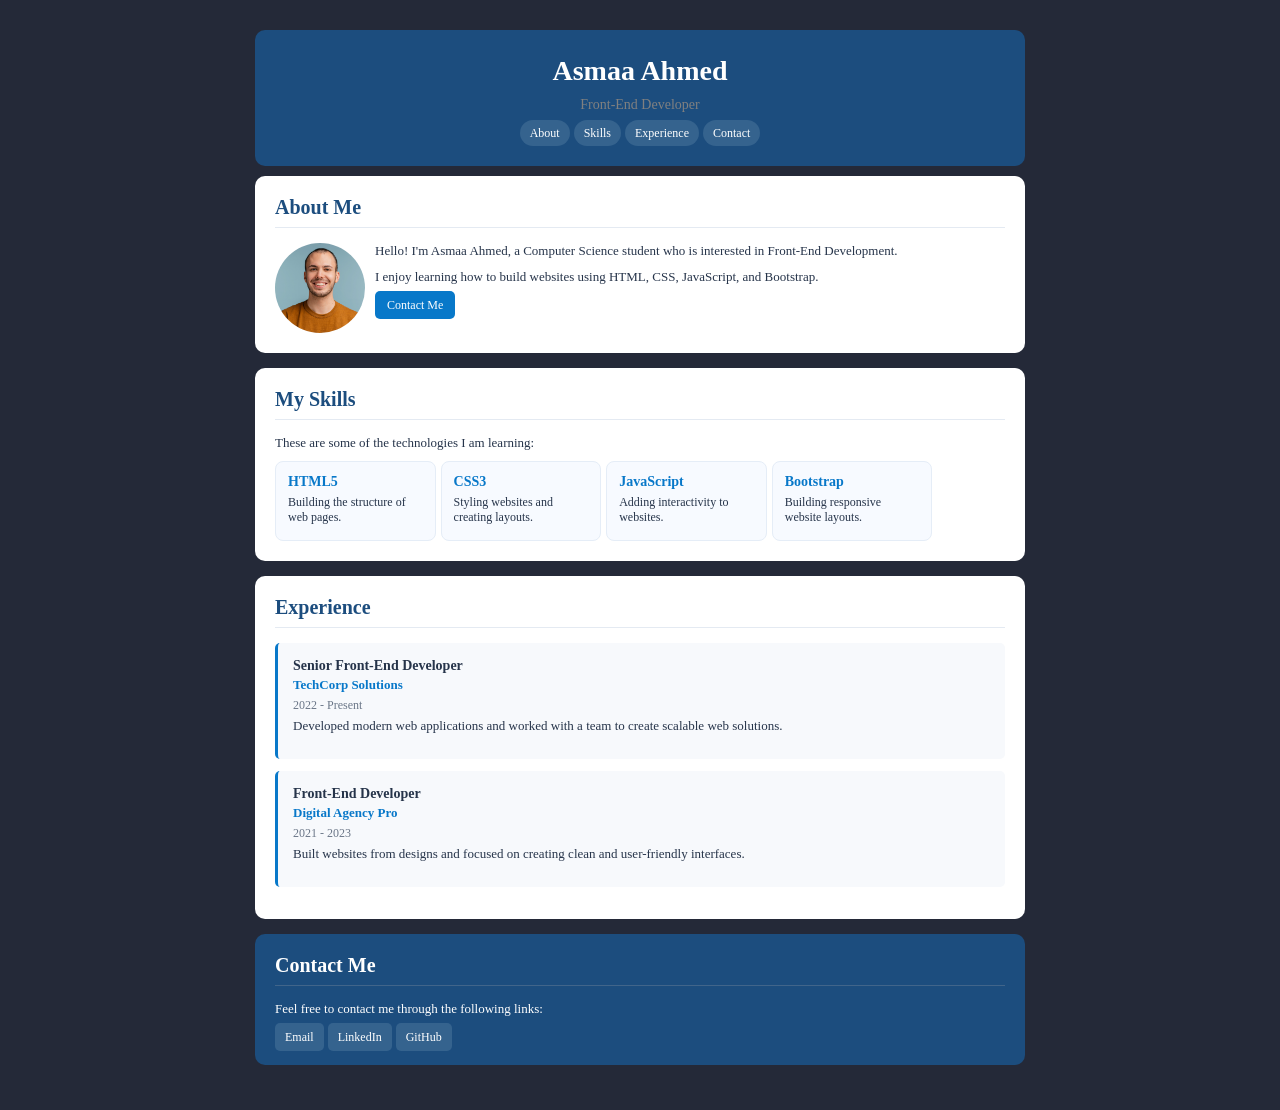
==== assainment 1/index.html @ e7637b5a "Add files via upload" ====
<!DOCTYPE html>
<html lang="en">
<head>
    <meta charset="UTF-8">
    <meta name="viewport" content="width=device-width, initial-scale=1.0">
    <title>My Portfolio</title>
    <link rel="stylesheet" href="css/style.css">
</head>
<body>
     <header id="home">
        <h1>Asmaa Ahmed</h1>
        <p>Front-End Developer</p>

        <nav>
            <a href="#about">About</a>
            <a href="#skills">Skills</a>
            <a href="#experience">Experience</a>
            <a href="#contact">Contact</a>
        </nav>
    </header>
    <section id="about" class="section">
            <h2>About Me</h2>

            <div class="about">
                <img src="images/pic.jpg" alt="Asmaa Ahmed">
                
                <div class="about-text">
                    <p>
                        Hello! I'm Asmaa Ahmed, a Computer Science
                        student who is interested in Front-End Development.
                    </p>

                    <p>
                        I enjoy learning how to build websites using
                        HTML, CSS, JavaScript, and Bootstrap.
                    </p>

                    <a class="button" href="#contact">Contact Me</a>
                </div>
                <div class="clear"></div>
            </div>
        </section>

        <section id="skills" class="section">
            <h2>My Skills</h2>

            <p>These are some of the technologies I am learning:</p>

            <div class="skills-container">
                <div class="skill-card">
                    <h3>HTML5</h3>
                    <p>Building the structure of web pages.</p>
                </div>

                <div class="skill-card">
                    <h3>CSS3</h3>
                    <p>Styling websites and creating layouts.</p>
                </div>

                <div class="skill-card">
                    <h3>JavaScript</h3>
                    <p>Adding interactivity to websites.</p>
                </div>

                <div class="skill-card">
                    <h3>Bootstrap</h3>
                    <p>Building responsive website layouts.</p>
                </div>
                <div class="clear"></div>
            </div>
        </section>

        <section id="experience" class="section">
            <h2>Experience</h2>
            <div class="card">
                <h3>Senior Front-End Developer</h3>
                <h4>TechCorp Solutions</h4>
                <p class="date">2022 - Present</p>
                <p>
                    Developed modern web applications and worked
                    with a team to create scalable web solutions.
                </p>
            </div>

            <div class="card">
                <h3>Front-End Developer</h3>
                <h4>Digital Agency Pro</h4>
                <p class="date">2021 - 2023</p>
                <p>
                    Built websites from designs and focused on
                    creating clean and user-friendly interfaces.
                </p>
            </div>
        </section>

        <section id="contact" class="section contact-section">
            <h2>Contact Me</h2>
            <p>Feel free to contact me through the following links:</p>
            <div class="contact-links">
                <a href="#">Email</a>
                <a href="#">LinkedIn</a>
                <a href="#">GitHub</a>
            </div>
        </section>
</body>
</html>
---- assainment 1/css/style.css ----
* {
    margin: 0;
    padding: 0;
    box-sizing: border-box;
}

body {
    max-width: 800px;
    margin: auto;
    background-color: #242938;
    color: #26344a;
    padding: 30px 15px;
}

header {
    background-color: #1c4d7e;
    margin-bottom: 10px;
    text-align: center;
    padding: 25px 15px;
    border-radius: 10px;
}

header h1 {
    color: white;
    font-size: 28px;
    padding-bottom: 10px;
}

header p {
    font-size: 14px;
    padding-bottom: 10px;
    color: gray;
}

nav a {
    color: white;
    background-color: #35638e;
    text-decoration: none;
    font-size: 12px;
    padding: 6px 10px;
    border-radius: 20px;
}

.section {
    background-color: white;
    padding: 20px;
    margin-bottom: 15px;
    border-radius: 10px;
}

.section h2 {
    color: #1c4d7e;
    font-size: 20px;
    border-bottom: 1px solid #e4eaf2;
    padding-bottom: 8px;
    margin-bottom: 15px;
}

.section p {
    font-size: 13px;
    margin-bottom: 10px;
}
.about img{
    float: left;
    width: 90px;
    height: 90px;
    border-radius: 50%;
    object-fit: cover;
}
.about-text{
    float: left;
    width: 75%;
    padding-left: 10px;
}
.clear{
    clear: both;
}

.button {
    background-color: #0878c9;
    color: white;
    text-decoration: none;
    padding: 7px 12px;
    border-radius: 5px;
    font-size: 12px;
}


.skill-card {
    width: 22%;
    background-color: #f7faff;
    border: 1px solid #e5edf7;
    padding: 12px;
    border-radius: 8px;
    height: 80px;
    margin-right: 5px;
    float: left;
    
}

.skill-card h3 {
    color: #0878c9;
    font-size: 14px;
    margin-bottom: 5px;
}

.skill-card p {
    font-size: 12px;
    margin-bottom: 0;
}

.card {
    background-color: #f7f9fc;
    border-left: 3px solid #0878c9;
    padding: 15px;
    margin-bottom: 12px;
    border-radius: 5px;
}

.card h3 {
    font-size: 14px;
    margin-bottom: 3px;
}

.card h4 {
    color: #0878c9;
    font-size: 13px;
}

.card .date {
    color: #6b7788;
    font-size: 12px;
    margin: 5px 0;
}

.contact-section {
    background-color: #1c4d7e;
    color: white;
}

.contact-section h2 {
    color: white;
    border-bottom-color: #41658a;
}

.contact-links a {
    background-color: #35638e;
    color: white;
    text-decoration: none;
    padding: 7px 10px;
    border-radius: 5px;
    font-size: 12px;
}
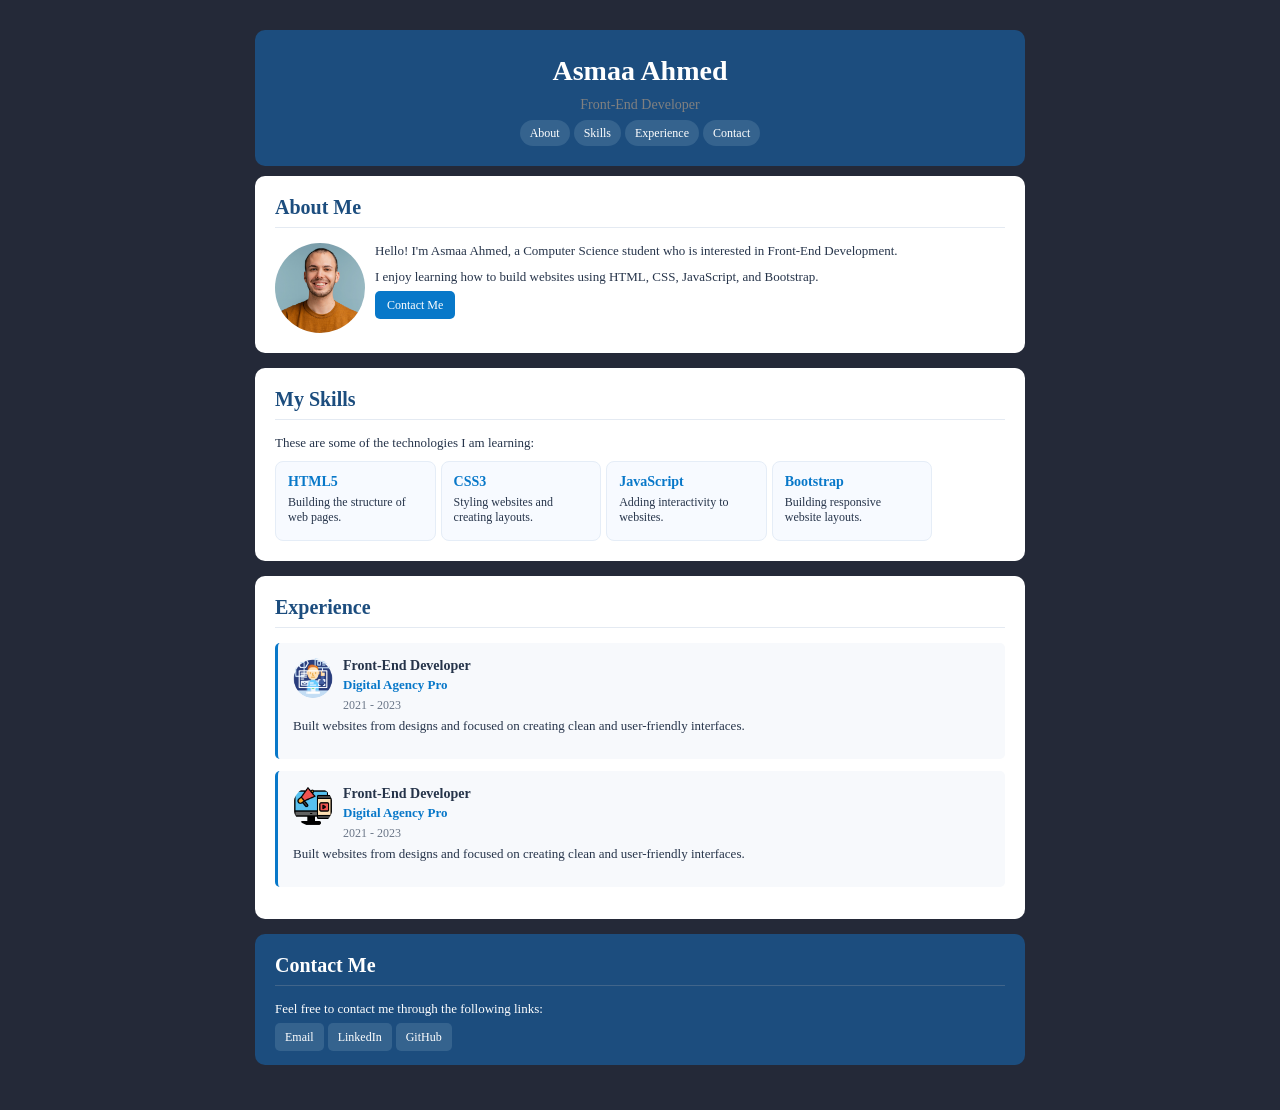
==== commit d46c62cb: "Add files via upload" ====
--- a/assainment 1/index.html
+++ b/assainment 1/index.html
@@ -72,20 +72,28 @@
 
         <section id="experience" class="section">
             <h2>Experience</h2>
-            <div class="card">
-                <h3>Senior Front-End Developer</h3>
-                <h4>TechCorp Solutions</h4>
-                <p class="date">2022 - Present</p>
+          <div class="card">
+              <img src="images/pic2.png" alt="">
+              <div class="exp">
+              <h3>Front-End Developer</h3>
+              <h4>Digital Agency Pro</h4>
+              <p class="date">2021 - 2023</p>
+                </div>
+                <div class="clear"></div>
                 <p>
-                    Developed modern web applications and worked
-                    with a team to create scalable web solutions.
+                    Built websites from designs and focused on
+                    creating clean and user-friendly interfaces.
                 </p>
             </div>
 
             <div class="card">
+                <img src="images/vid.png" alt="">
+                <div class="exp">
                 <h3>Front-End Developer</h3>
-                <h4>Digital Agency Pro</h4>
-                <p class="date">2021 - 2023</p>
+                    <h4>Digital Agency Pro</h4>
+                    <p class="date">2021 - 2023</p>
+                </div>
+                <div class="clear"></div>
                 <p>
                     Built websites from designs and focused on
                     creating clean and user-friendly interfaces.
--- a/assainment 1/css/style.css
+++ b/assainment 1/css/style.css
@@ -117,7 +117,17 @@
     margin-bottom: 12px;
     border-radius: 5px;
 }
-
+.card img{
+    width: 40px;
+    height: 40px;
+    border-radius: 50%;
+    object-fit: cover;
+    float: left;
+}
+.exp{
+    float: left;
+    padding-left:10px;
+}
 .card h3 {
     font-size: 14px;
     margin-bottom: 3px;
